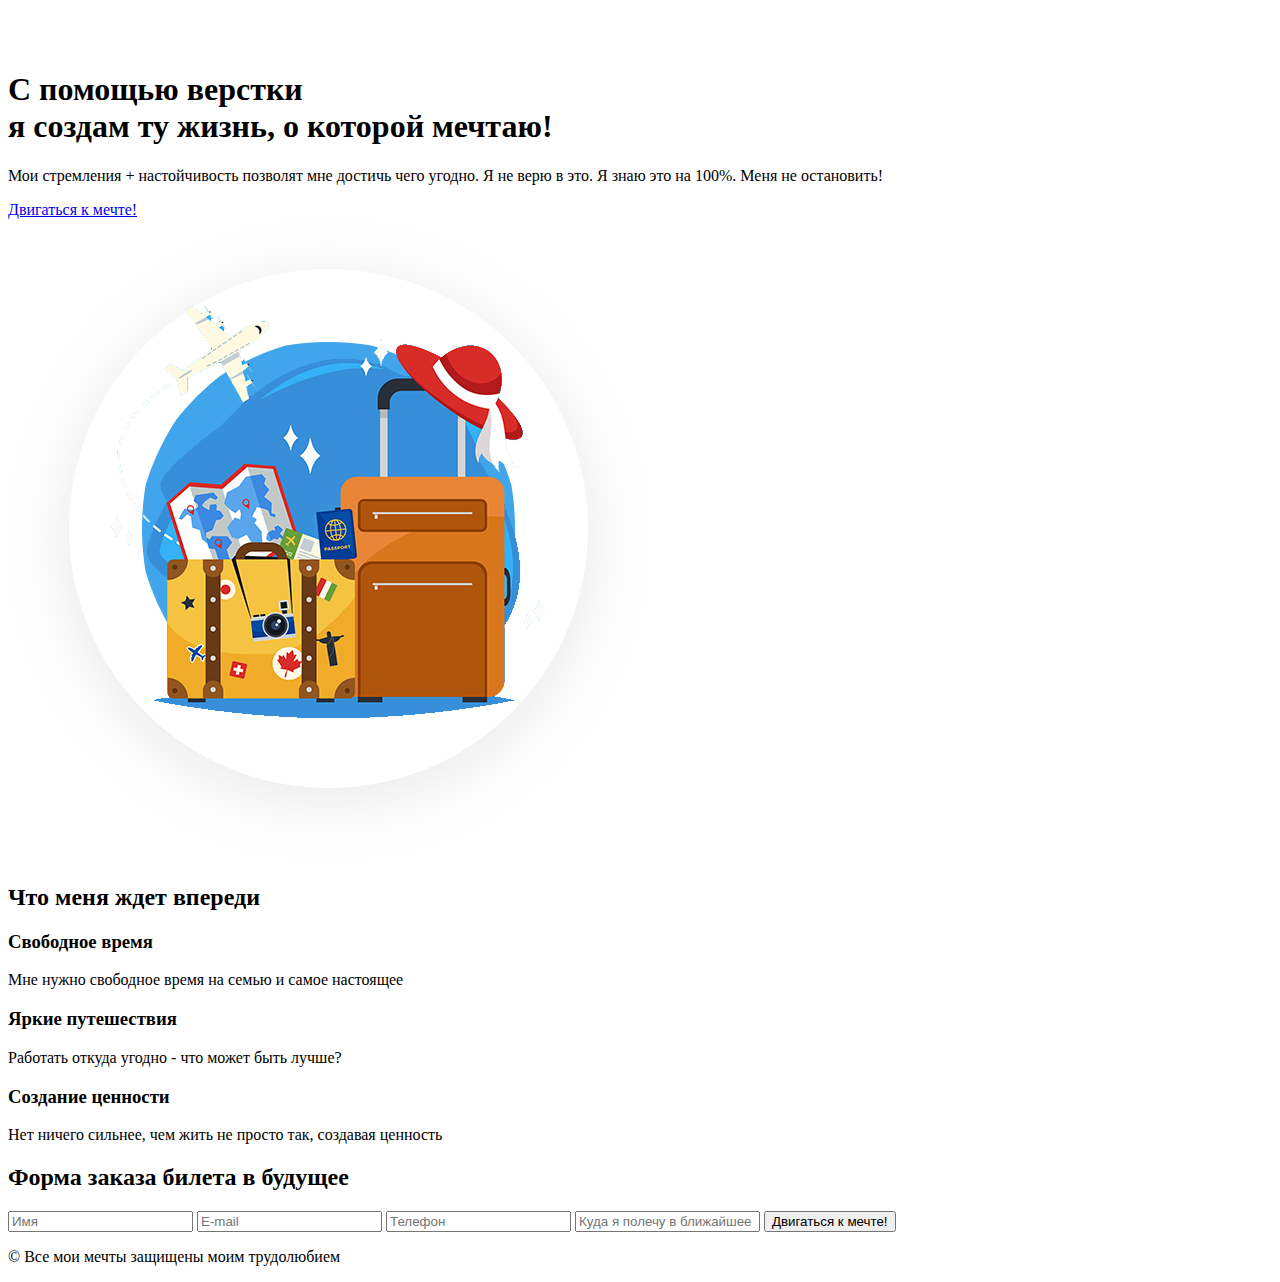
==== index.html @ 20b7a53c "Add files via upload" ====
<!DOCTYPE html>
<html lang="ru">
<head>
	<meta charset="UTF-8">
	<meta http-equiv="X-UA-Compatible" content="IE=edge">
	<meta name="viewport" content="width=device-width, initial-scale=1.0">
	<title>Home Work WayUp 4</title>
	<link href="https://fonts.googleapis.com/css2?family=Montserrat:wght@900&family=Open+Sans&family=Ubuntu:wght@400;700&display=swap" rel="stylesheet">
	<link rel="stylesheet" href="css/main.css">
</head>
<body>
	<header class="header">
		<div class="container">
			<img class="logo" src="img/logo.png" alt="WayUp">
			<div class="wrapper">
				<div class="offer">
					<h1 class="title">
						С помощью верстки<br>я создам ту жизнь, о которой <span>мечтаю!</span>
					</h1>
					<p class="intro">
						Мои стремления + настойчивость позволят мне достичь чего угодно. Я не верю в это. Я знаю это на 100%. Меня не остановить!
					</p>
					<a href="#" class="btn">Двигаться к мечте!</a>
				</div>
				<img class="trevel" src="img/trevel.png" alt="Dream Life">
			</div>
		</div>
	</header>
	<section class="learn">
		<div class="container">
			<h2 class="section__title">
				Что меня ждет впереди
			</h2>
			<div class="priorities">
				<div class="priority priority__time">
					<h3 class="priority__title">
						Свободное время
					</h3>
					<p class="priority__text">
						Мне нужно свободное время на семью и самое настоящее
					</p>
				</div>
				<div class="priority priority__beach">
					<h3 class="priority__title">
						Яркие путешествия
					</h3>
					<p class="priority__text">
						Работать откуда угодно - что может быть лучше?
					</p>
				</div>
				<div class="priority priority__launch">
					<h3 class="priority__title">
						Создание ценности
					</h3>
					<p class="priority__text">
						Нет ничего сильнее, чем жить не просто так, создавая ценность
					</p>
				</div>
			</div>
		</div>
	</section>
	<section class="order">
		<div class="container">
			<h2 class="section__title">
				Форма заказа билета в будущее
			</h2>
				<form action="#" class="form">
					<input type="text" name="name" placeholder="Имя" class="input" required>
					<input type="email" name="email" placeholder="E-mail" class="input" required>
					<input type="tel" name="phone" placeholder="Телефон" class="input" required>
					<input type="text" name="area" placeholder="Куда я полечу в ближайшее время?" class="input" required>
					<button type="submit" class="btn order__btn">Двигаться к мечте!</button>
				</form>
		</div>
	</section>
	<footer class="footer">
		<div class="container">
			<p class="credits">
				© Все мои мечты защищены моим трудолюбием
			</p>
		</div>
	</footer>
</body>
</html>
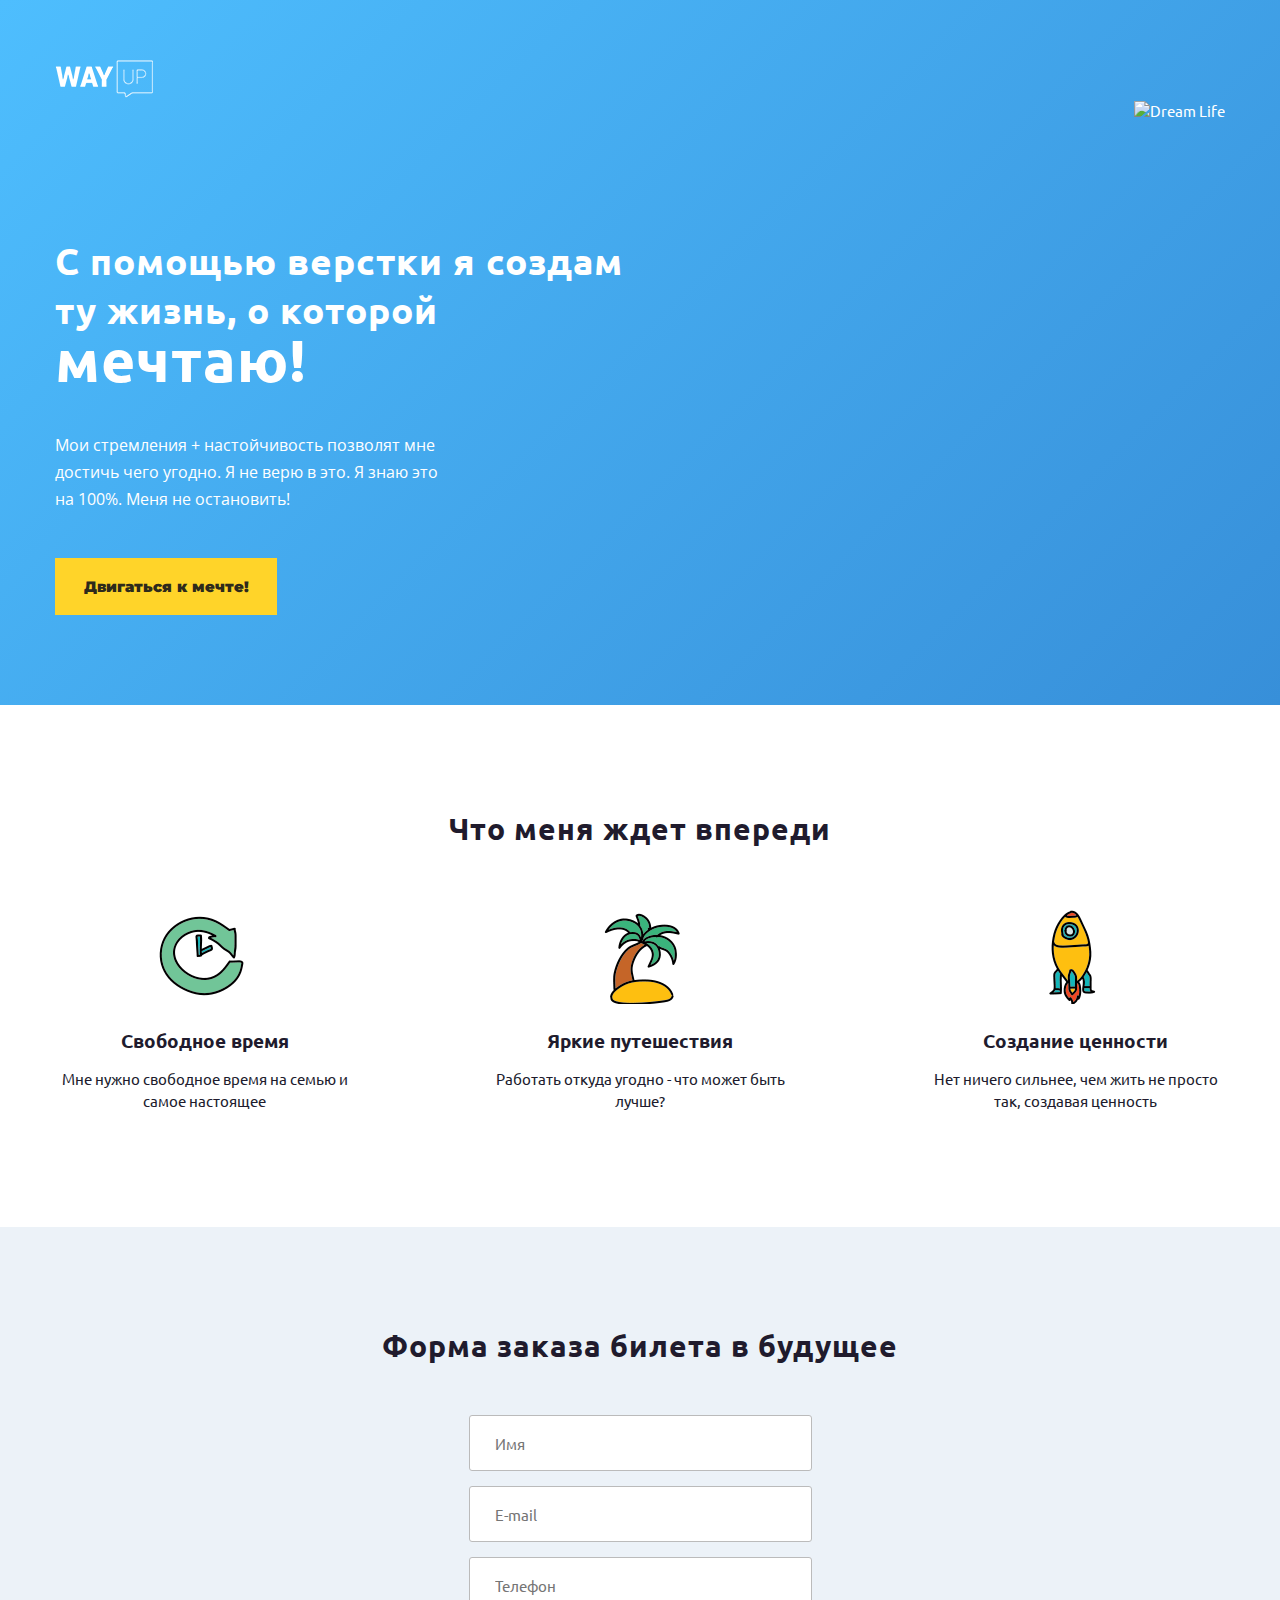
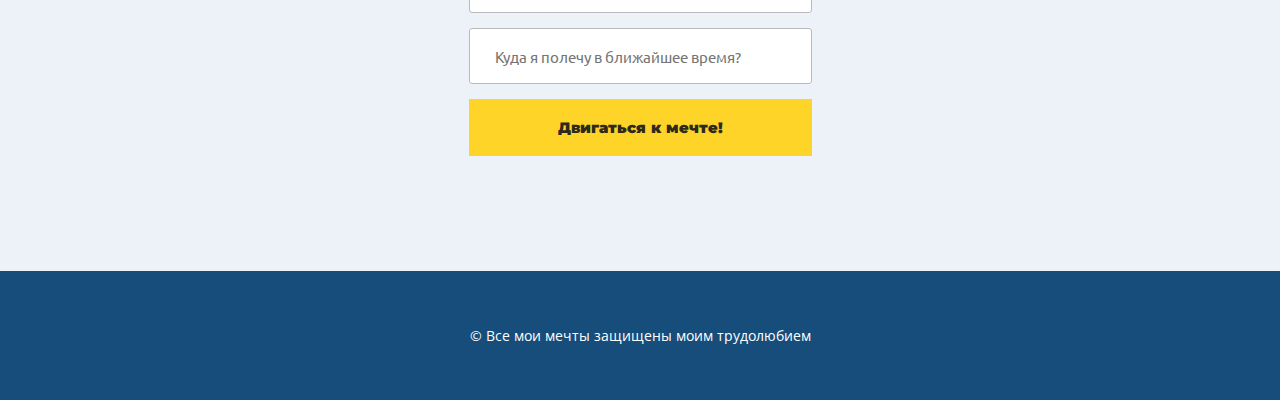
==== commit bcc48855: "Add files via upload" ====
--- a/index.html
+++ b/index.html
@@ -3,7 +3,7 @@
 <head>
 	<meta charset="UTF-8">
 	<meta http-equiv="X-UA-Compatible" content="IE=edge">
-	<meta name="viewport" content="width=device-width, initial-scale=1.0">
+	<meta name="viewport" content="width=device-width, initial-scale=1">
 	<title>Home Work WayUp 4</title>
 	<link href="https://fonts.googleapis.com/css2?family=Montserrat:wght@900&family=Open+Sans&family=Ubuntu:wght@400;700&display=swap" rel="stylesheet">
 	<link rel="stylesheet" href="css/main.css">
@@ -15,14 +15,14 @@
 			<div class="wrapper">
 				<div class="offer">
 					<h1 class="title">
-						С помощью верстки<br>я создам ту жизнь, о которой <span>мечтаю!</span>
+						С помощью верстки я создам ту жизнь, о которой <span>мечтаю!</span>
 					</h1>
 					<p class="intro">
 						Мои стремления + настойчивость позволят мне достичь чего угодно. Я не верю в это. Я знаю это на 100%. Меня не остановить!
 					</p>
 					<a href="#" class="btn">Двигаться к мечте!</a>
 				</div>
-				<img class="trevel" src="img/trevel.png" alt="Dream Life">
+				<img class="travel" src="img/travel.png" alt="Dream Life">
 			</div>
 		</div>
 	</header>
--- a/css/main.css
+++ b/css/main.css
@@ -0,0 +1,155 @@
+body {
+	font-family: 'Ubuntu', sans-serif;
+	font-weight: 400;
+	font-size: 15px;
+	color: #201b2d;
+	margin: 0;
+	padding: 0;
+}
+div, p, input, button, form, span, a, ul, li {
+	box-sizing: border-box;
+}
+h1, h2, h3, h4, h5, h6 {
+	margin: 0;
+	font-weight: 700;
+}
+p {
+	margin: 0;
+	padding: 0;
+}
+
+.container {
+	width: 1170px;
+	margin: 0 auto;
+}
+
+/* первый экран */
+.header {
+	background: rgb(78,190,254); /* Old browsers */
+	background: -moz-linear-gradient(-45deg, rgba(78,190,254,1) 0%, rgba(55,143,217,1) 100%); /* FF3.6-15 */
+	background: -webkit-linear-gradient(-45deg, rgba(78,190,254,1) 0%,rgba(55,143,217,1) 100%); /* Chrome10-25,Safari5.1-6 */
+	background: linear-gradient(135deg, rgba(78,190,254,1) 0%,rgba(55,143,217,1) 100%); /* W3C, IE10+, FF16+, Chrome26+, Opera12+, Safari7+ */
+	filter: progid:DXImageTransform.Microsoft.gradient( startColorstr='#4ebefe', endColorstr='#378fd9',GradientType=1 ); /* IE6-9 fallback on horizontal gradient */
+	padding: 60px 0 90px 0;
+	color: #fff;
+}
+.wrapper {
+	display: flex;
+	justify-content: space-between;
+}
+.offer {
+	margin: 135px 0 0 0;
+}
+.title {
+	font-size: 37px;
+	letter-spacing: 1px;
+	line-height: 49px;
+	margin: 0 0 40px 0;
+	width: 570px;
+}
+.title span {
+	font-size: 59px;
+}
+.intro {
+	font-family: 'Open Sans', sans-serif;
+	font-weight: 400;
+	font-size: 16px;
+	line-height: 27px;
+	width: 405px;
+	margin: 0 0 45px 0;
+}
+.btn {
+	font-family: 'Montserrat', sans-serif;
+	font-weight: 900;
+	color: #2e2a1b;
+	text-align: center;
+	text-decoration: none;
+	background-color: #ffd429;
+	display: block;
+	width: 222px;
+	padding: 19px 0;
+	transition: all 0.5s ease;;
+}
+.btn:hover {
+	background-color: #f0ab29;
+}
+
+/* Зачем я обучаюсь */
+.learn {
+	padding: 105px 0 115px 0;
+	background: #fff;
+}
+.priorities {
+	display: flex;
+	justify-content: space-between;
+	margin: 60px 0 0 0;
+}
+.section__title {
+	text-align: center;
+	font-size: 30px;
+	letter-spacing: 1px;
+}
+.priority {
+	width: 299px;
+	text-align: center;
+	padding: 120px 0 0 0;
+}
+.priority__title {
+	font-size: 19px;
+	line-height: 25px;
+}
+.priority__text {
+	line-height: 22px;
+	margin: 15px 0 0 0;
+}
+.priority__time {
+	background: url('../img/icon-time.png') center top no-repeat;
+}
+.priority__beach {
+	background: url('../img/icon-beach.png') center top no-repeat;
+}
+.priority__launch {
+	background: url('../img/icon-launch.png') center top no-repeat;
+}
+
+/* Я буду писать вам */
+.order {
+	background-color: #ecf2f8;
+	padding: 100px 0;
+}
+.input {
+	font-family: 'Ubuntu', sans-serif;
+	font-size: 15px;
+	padding: 0 0 0 25px;
+	width: 343px;
+	height: 56px;
+	background-color: #fff;
+	border: 1px solid #bbb;
+	border-radius: 3px;
+}
+.form {
+	margin: 50px 0 0 0;
+}
+.input, .order__btn {
+	display: block;
+	margin: 15px auto;
+}
+.order__btn {
+	font-size: 15px;
+	width: 343px;
+	cursor: pointer;
+	border: 0;
+}
+
+/* Футер */
+.footer {
+	background-color: #164d7a;
+	padding: 55px 0;
+}
+.credits {
+	font-family: 'Open Sans';
+	font-size: 14px;
+	font-weight: 400;
+	color: #fff;
+	text-align: center;
+}